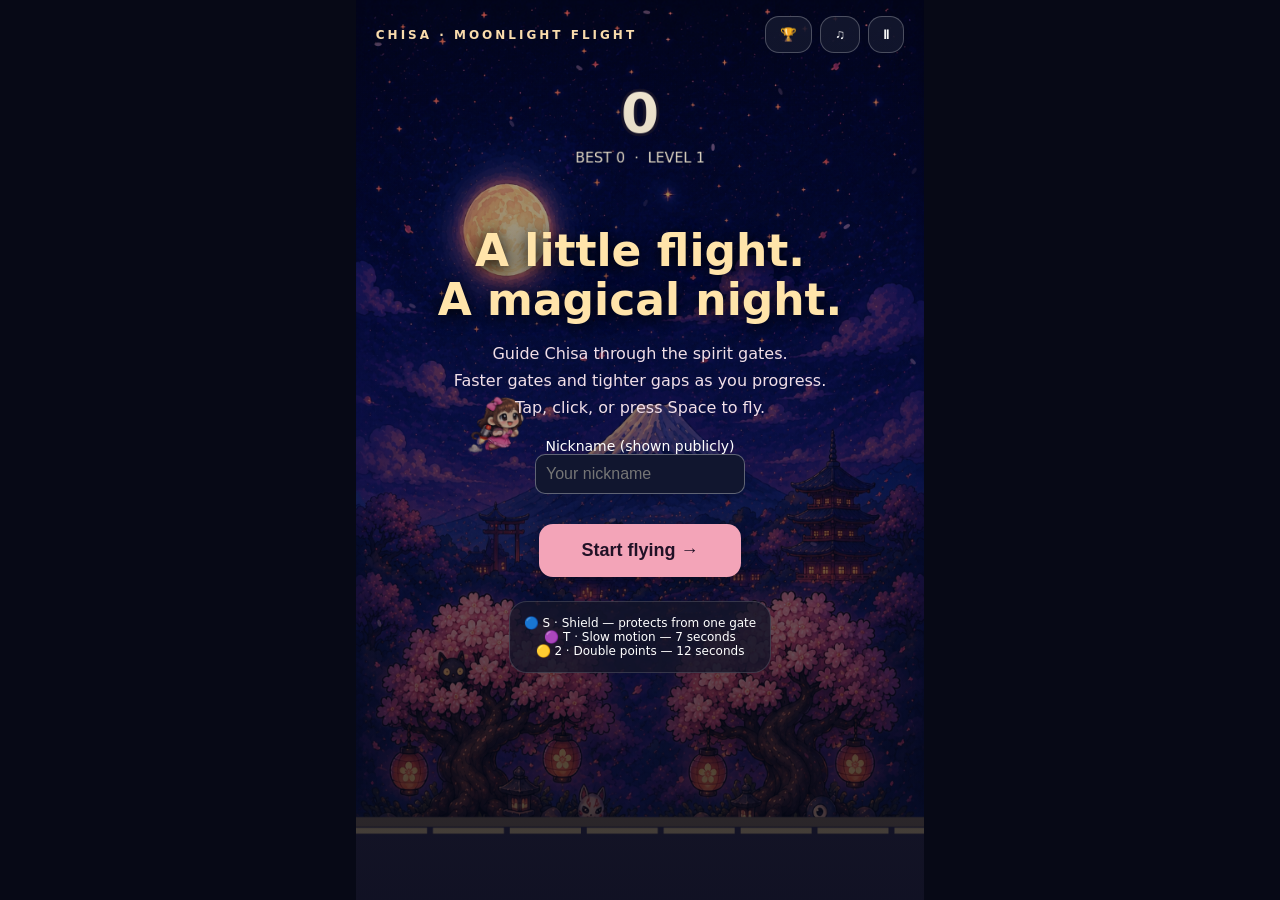
==== index.html @ 01120378 "Publish CHISA game with online leaderboard" ====
<!doctype html><html lang="en"><meta charset="utf-8"><meta name="viewport" content="width=device-width,initial-scale=1,maximum-scale=1"><title>CHISA · Moonlight Flight</title><style>
*{box-sizing:border-box}body{margin:0;background:#070916;color:#fff;font-family:system-ui,sans-serif;display:grid;place-items:center;min-height:100dvh}main{width:min(100vw,calc(100dvh * 480 / 760));position:relative}canvas{width:100%;display:block;max-height:100dvh;aspect-ratio:480/760;touch-action:none;background:#121934}header{position:absolute;top:16px;left:20px;right:20px;display:flex;justify-content:space-between;align-items:center;pointer-events:none}header strong{font-size:12px;letter-spacing:3px;color:#ffe1b0}nav{pointer-events:auto;display:flex;gap:8px}button{border:1px solid #ffffff40;border-radius:14px;padding:10px 14px;background:#151930d9;color:#fff;font-weight:700;cursor:pointer}button:hover{background:#363255}#overlay{position:absolute;inset:0;display:flex;flex-direction:column;align-items:center;justify-content:center;text-align:center;padding:30px;background:linear-gradient(transparent,#05091aaa)}#overlay[hidden]{display:none}h1{font-size:44px;margin:0;color:#ffe4aa;text-shadow:0 3px 16px #000;line-height:1.1}p{line-height:1.7;color:#f1dfe8}#start{padding:16px 42px;background:#f3a4b8;color:#211126;font-size:18px;border:0;box-shadow:0 4px 20px #0005}.legend{font-size:12px;background:#141529cf;border:1px solid #ffffff25;border-radius:18px;padding:14px;margin-top:24px}#status{position:absolute;bottom:18px;width:100%;text-align:center;font-size:13px;pointer-events:none;white-space:pre-line;color:#fff;text-shadow:0 2px 4px #000}#live{position:absolute;left:-9999px}</style>
<main><canvas id="game" width="480" height="760" aria-label="CHISA flying game"></canvas><header><strong>CHISA · MOONLIGHT FLIGHT</strong><nav><button id="leaders" aria-label="Online leaderboard">🏆</button><button id="mute" aria-label="Mute audio">♫</button><button id="pause" aria-label="Pause game">Ⅱ</button></nav></header><section id="overlay"><h1 id="title">A little flight.<br>A magical night.</h1><p id="description">Guide Chisa through the spirit gates.<br>Faster gates and tighter gaps as you progress.<br>Tap, click, or press Space to fly.</p><label style="font-size:14px;margin-bottom:14px">Nickname (shown publicly)<br><input id="nickname" maxlength="20" placeholder="Your nickname" style="padding:10px;border-radius:10px;border:1px solid #ffffff55;background:#11162f;color:white;font-size:16px;width:210px"></label><div id="saveStatus" role="status" style="font-size:14px;margin:8px"></div><button id="start">Start flying →</button><div class="legend">🔵 S · Shield — protects from one gate<br>🟣 T · Slow motion — 7 seconds<br>🟡 2 · Double points — 12 seconds</div></section><div id="status"></div><dialog id="leaderDialog" style="background:#141930;color:white;border:1px solid #ffffff40;border-radius:20px;width:min(92vw,420px);max-height:85dvh"><button id="closeLeaders" style="float:right">Close</button><h2>Online leaderboard</h2><p id="totals" style="font-size:14px"></p><div id="leaderRows">Loading…</div><button id="refreshLeaders">Refresh</button></dialog><div id="live" aria-live="polite"></div></main>
<script>
const assets={"bg": "[data-uri]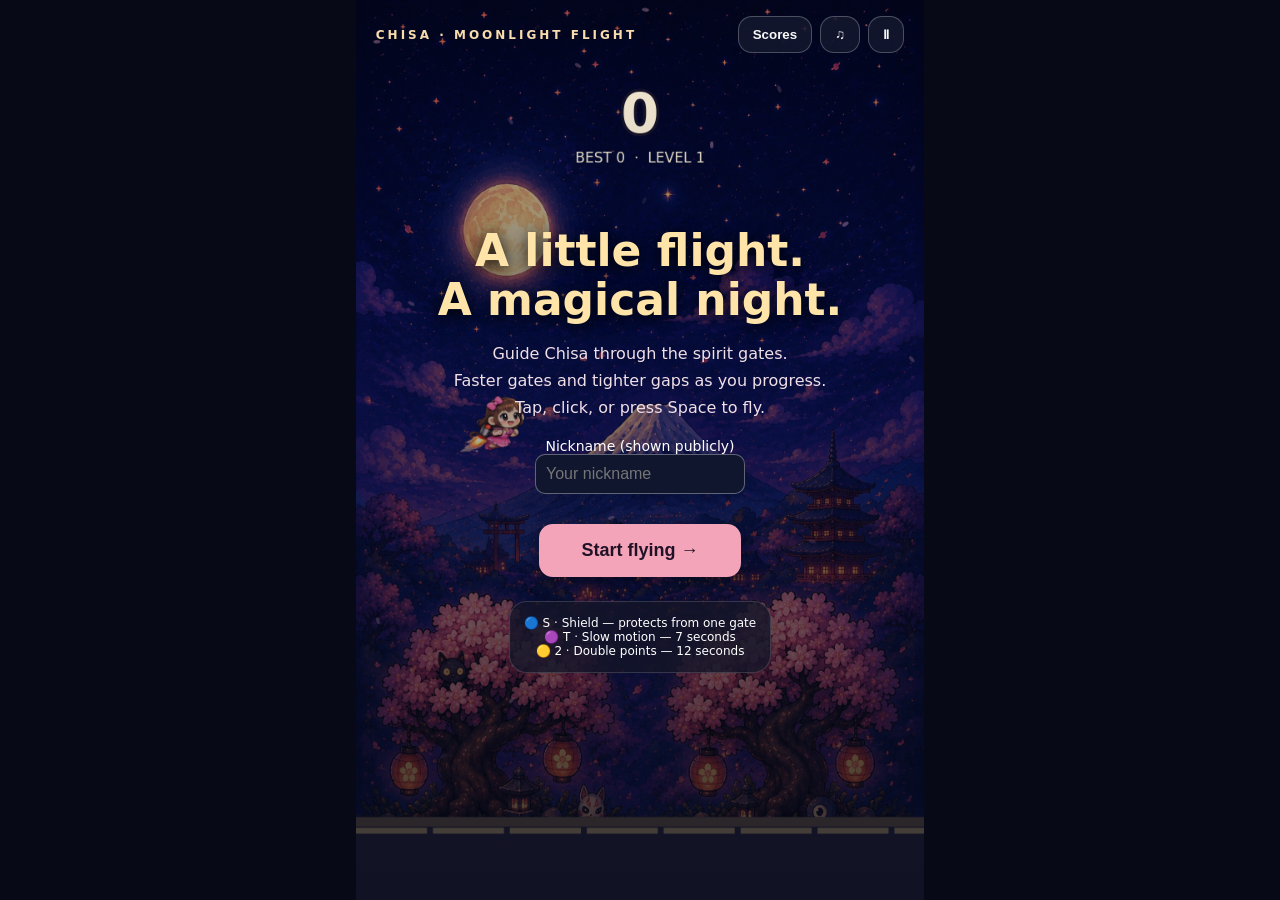
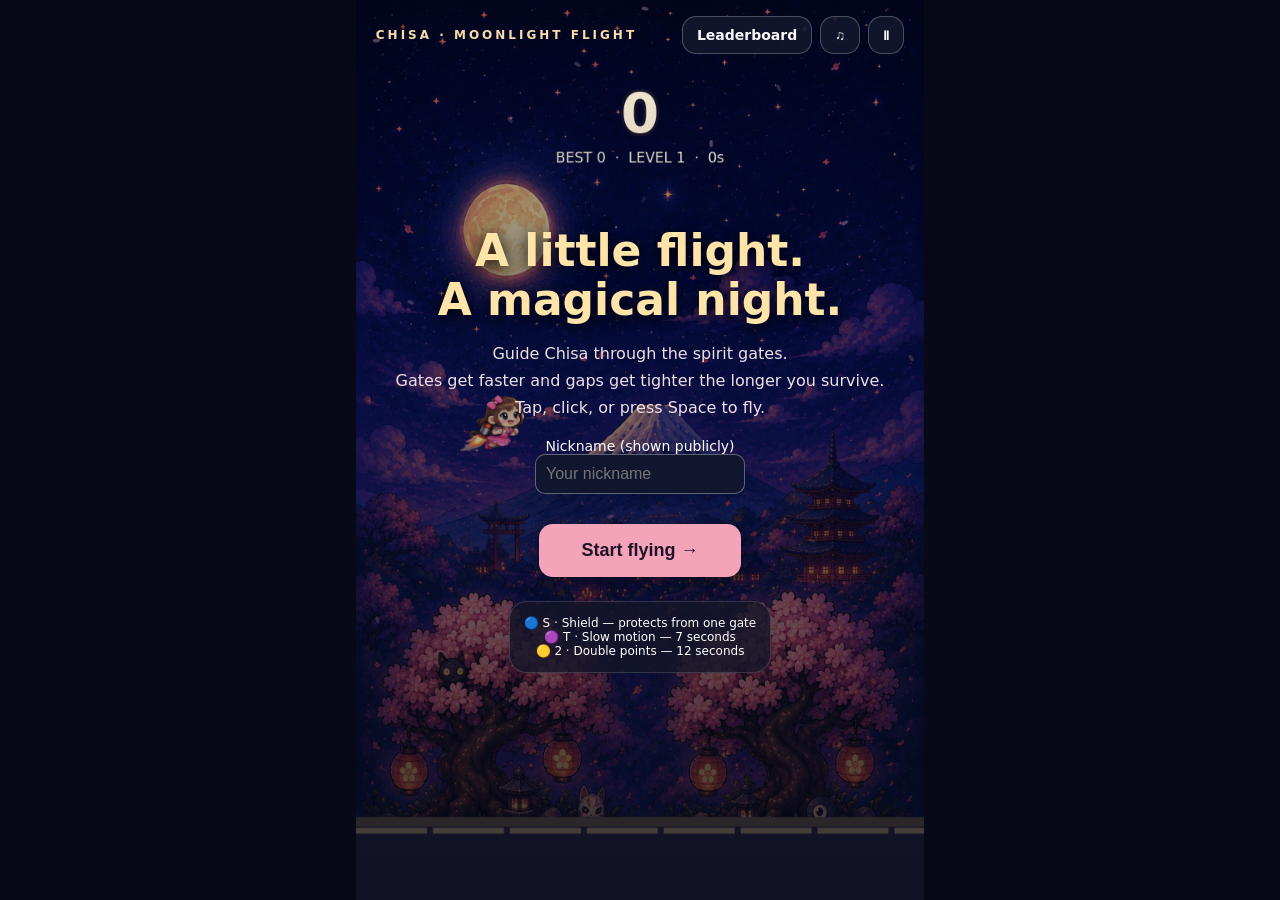
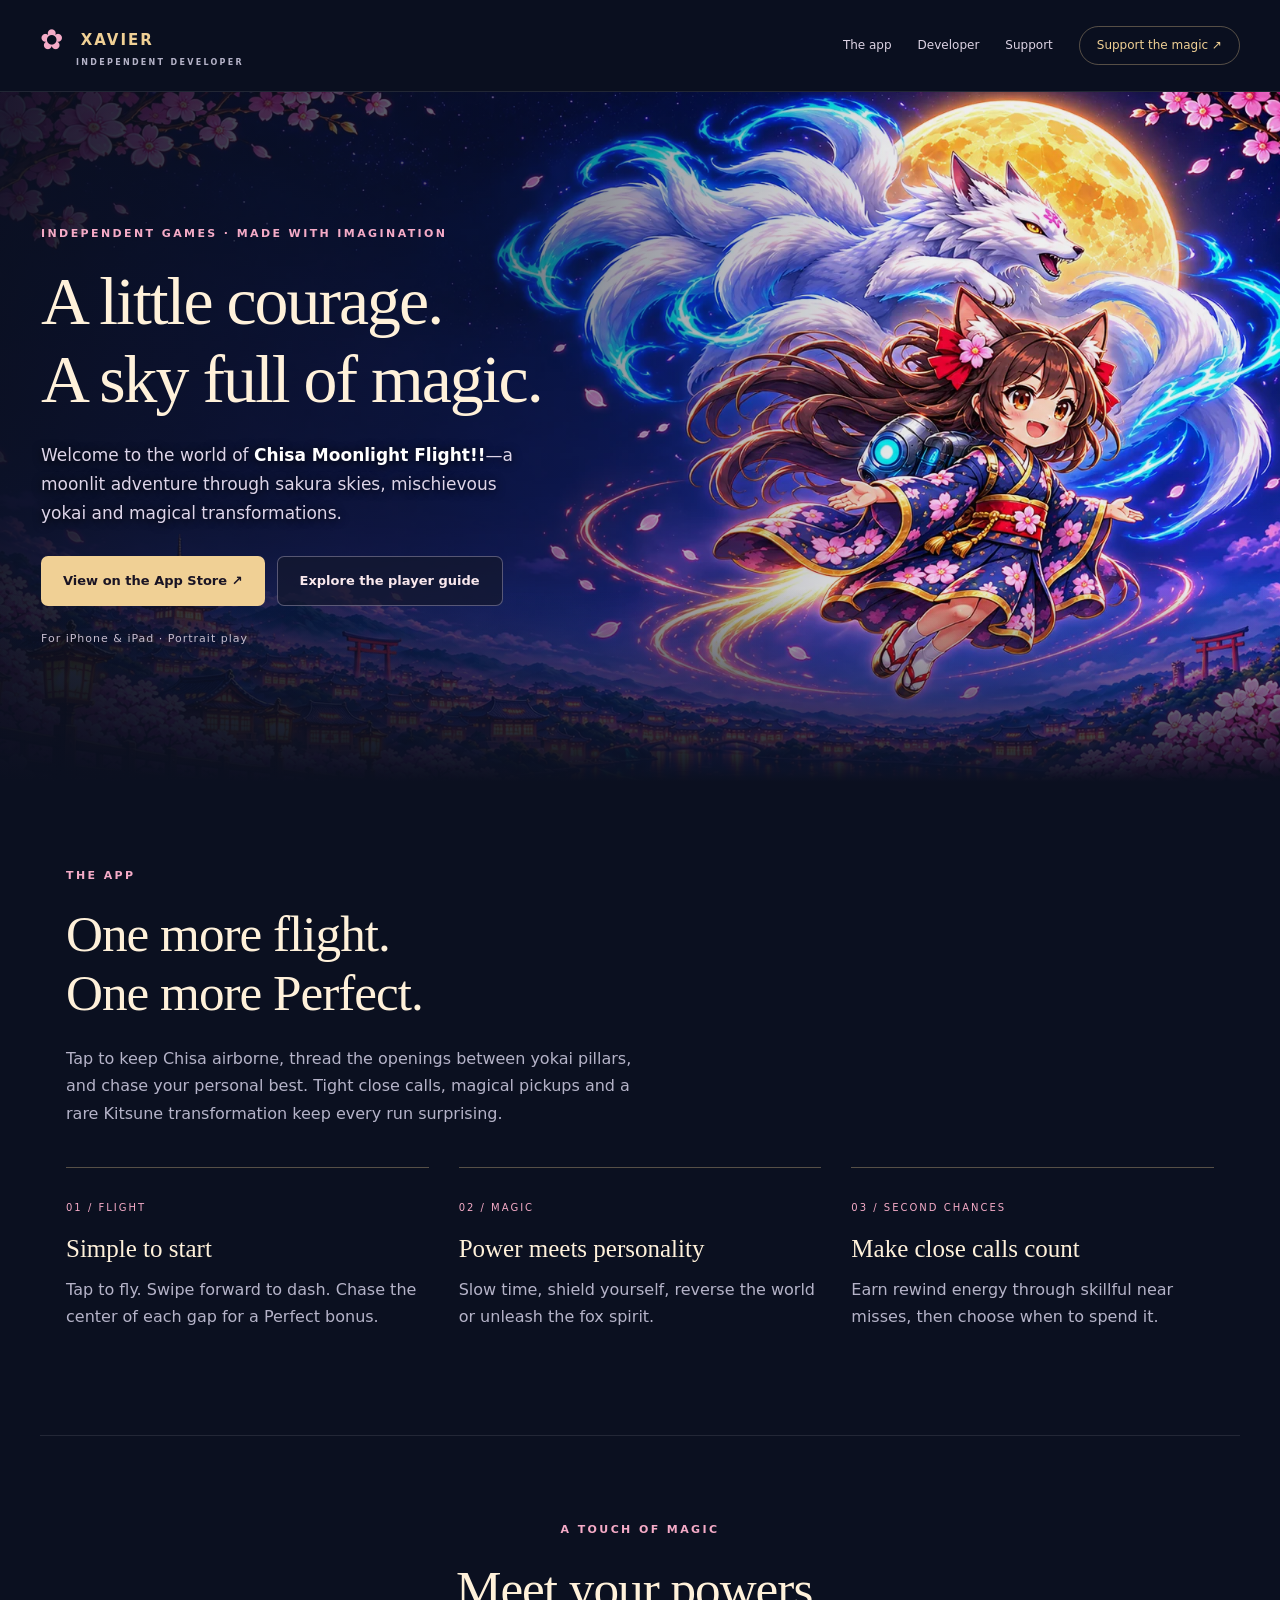
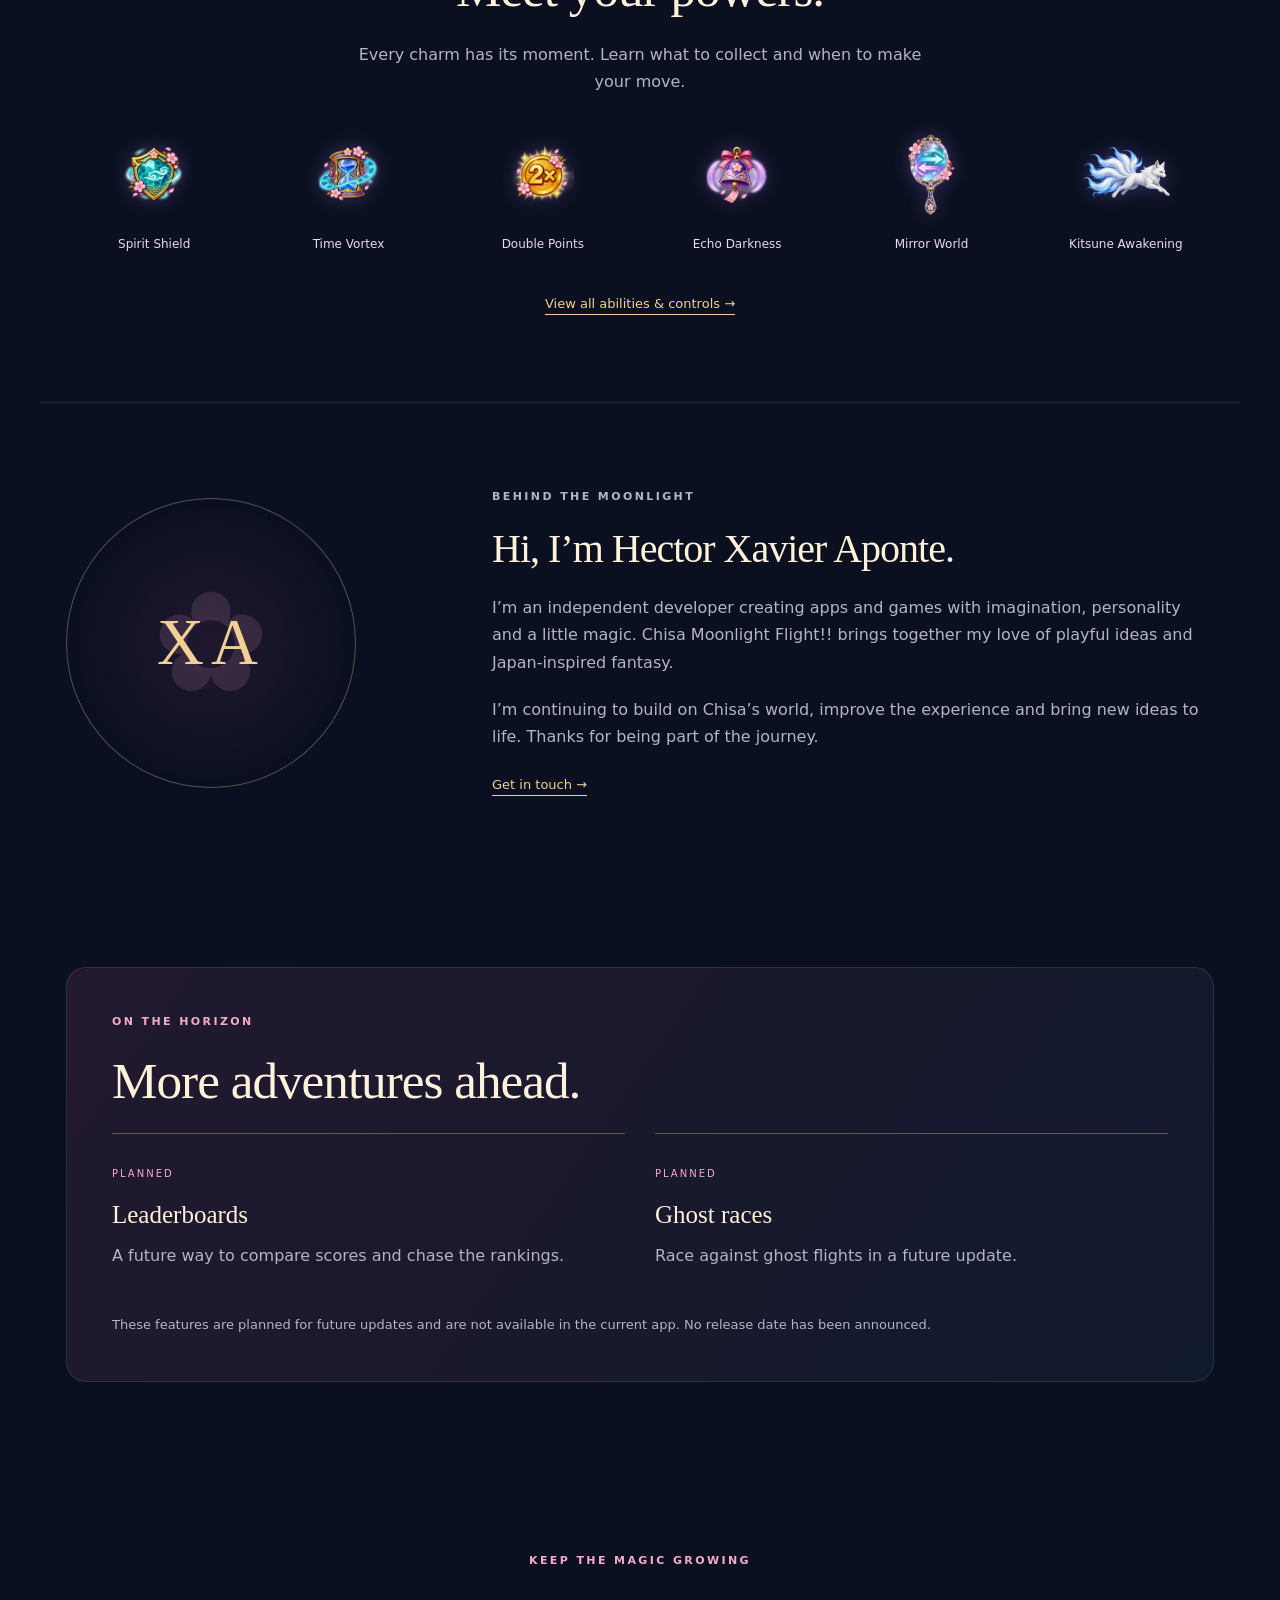
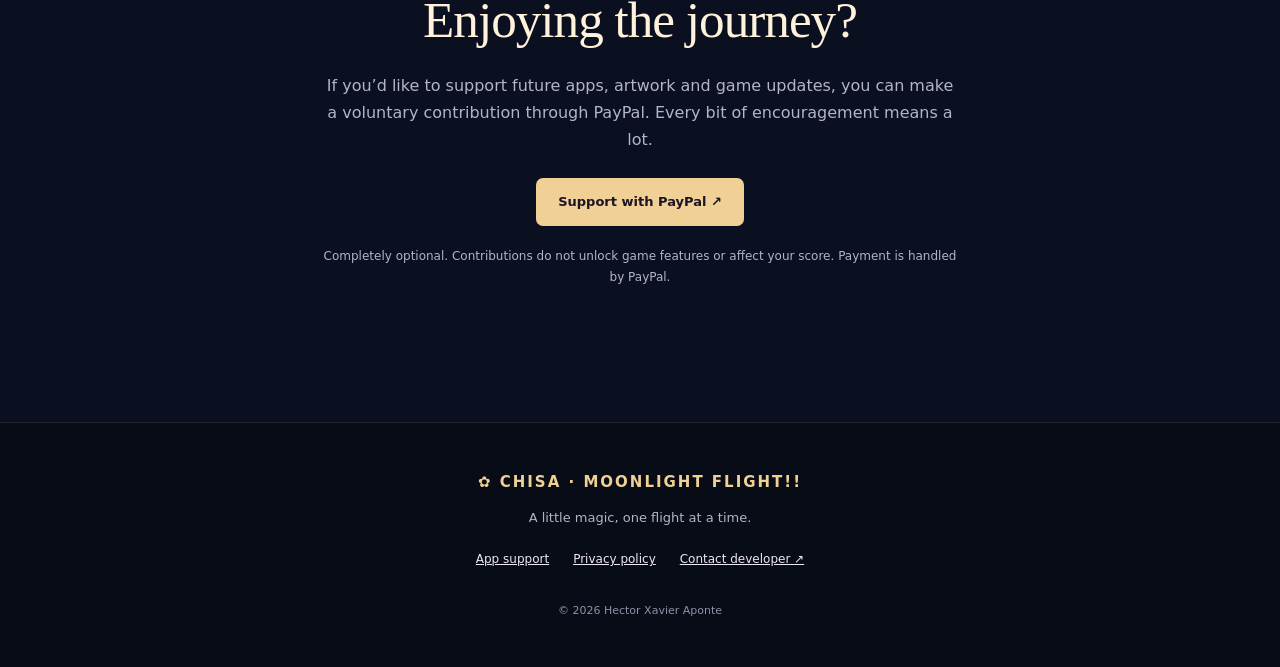
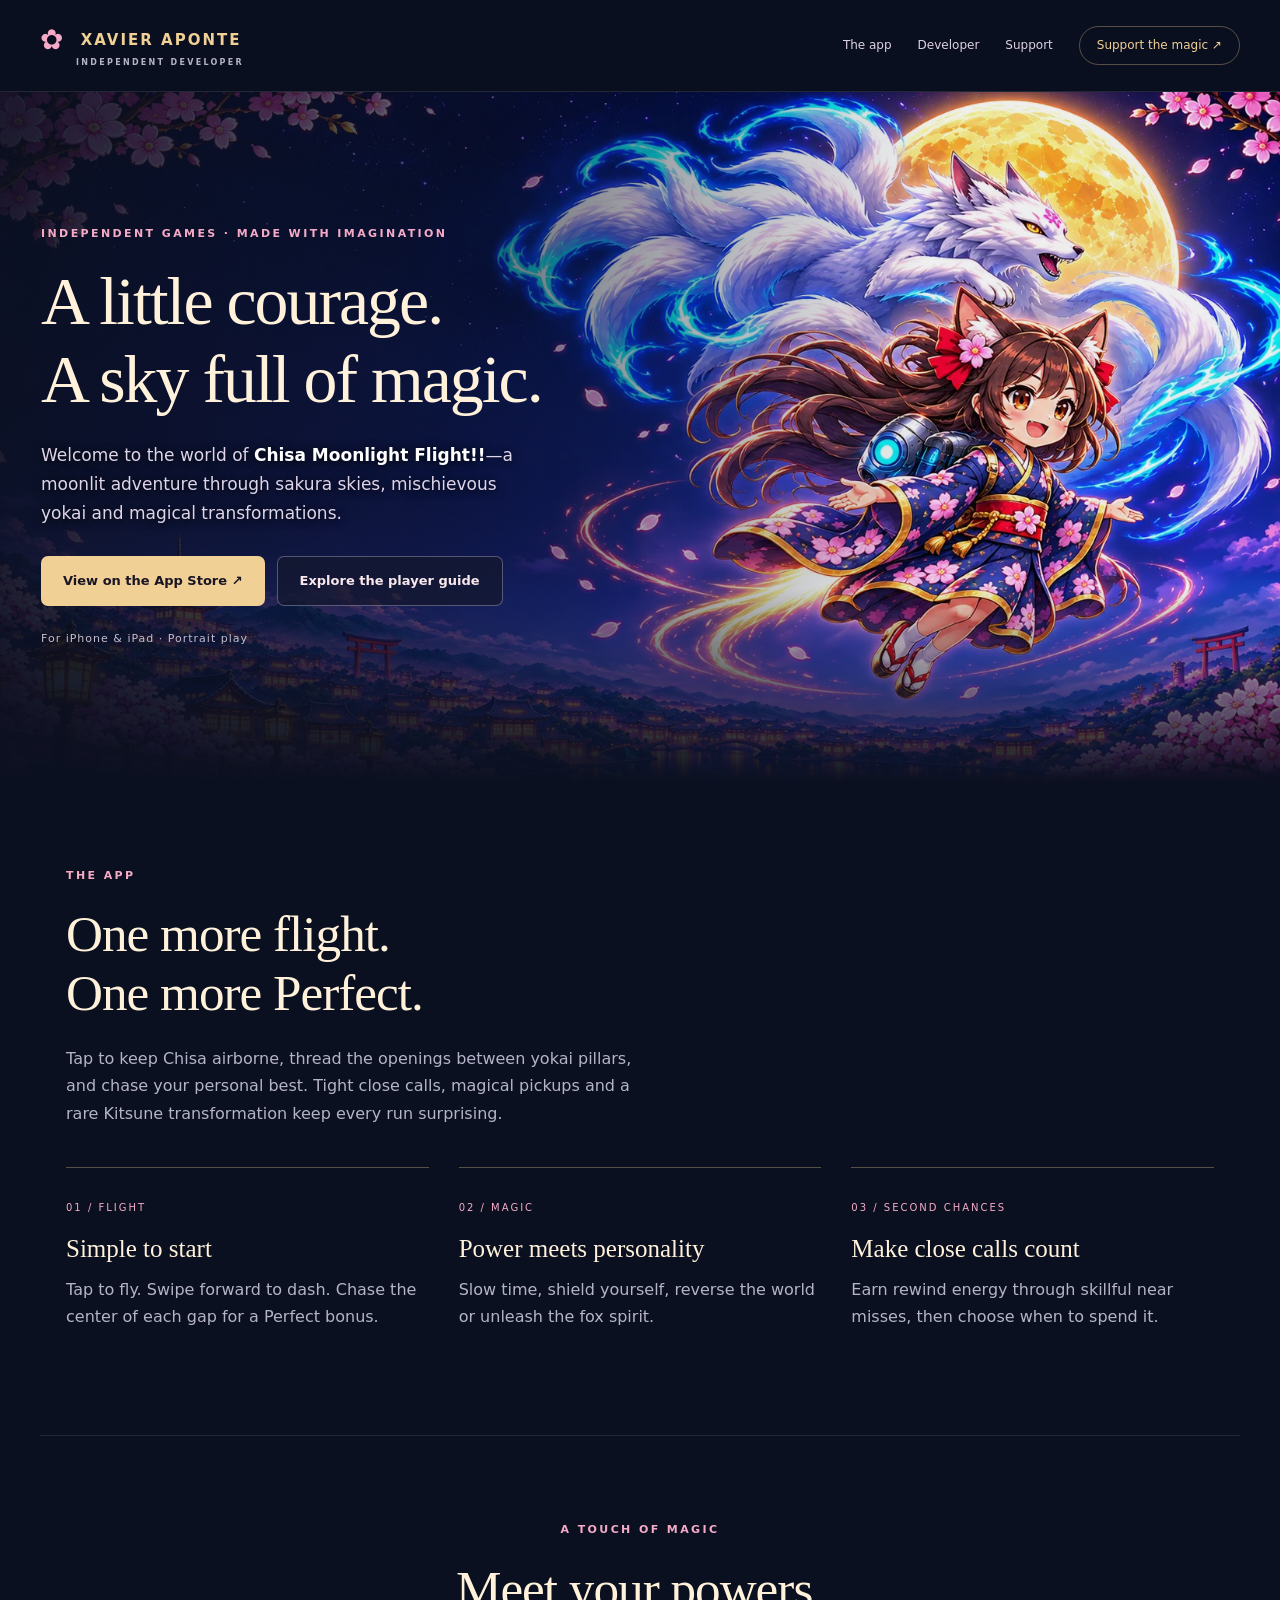
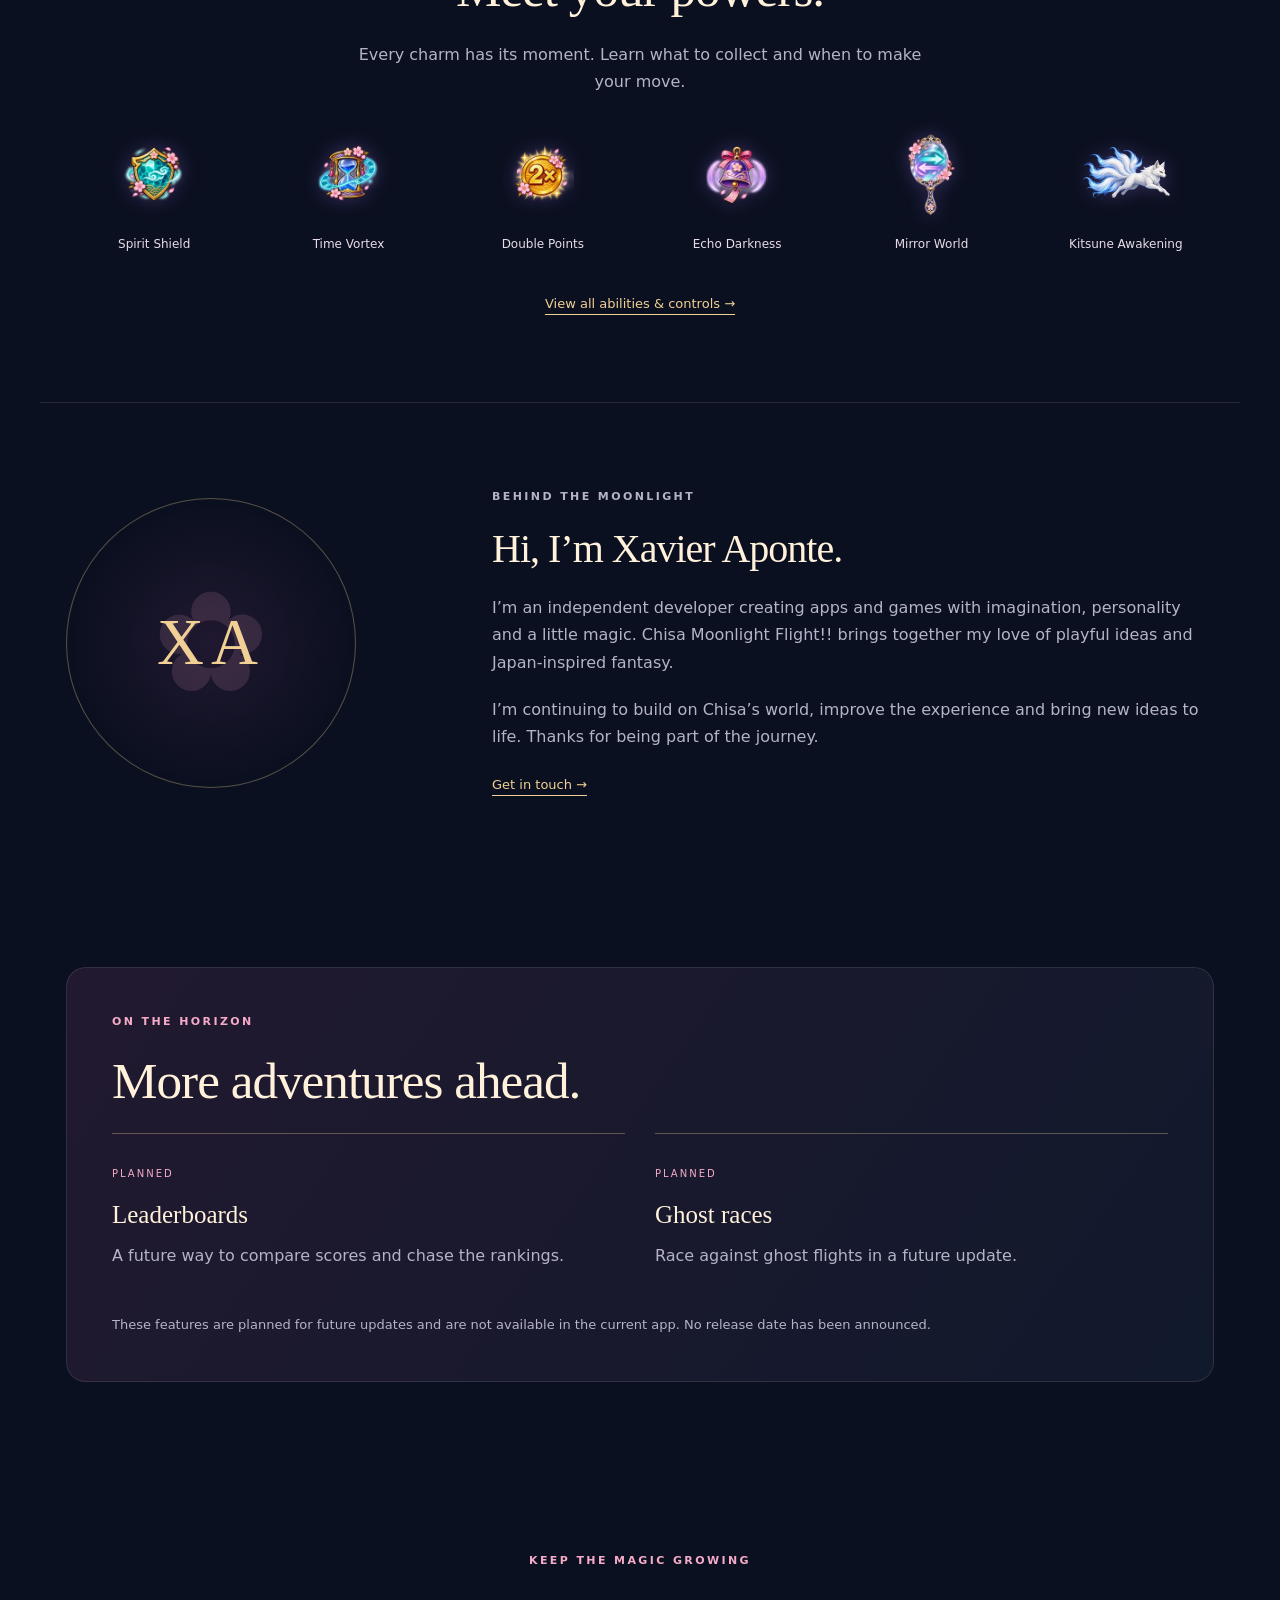
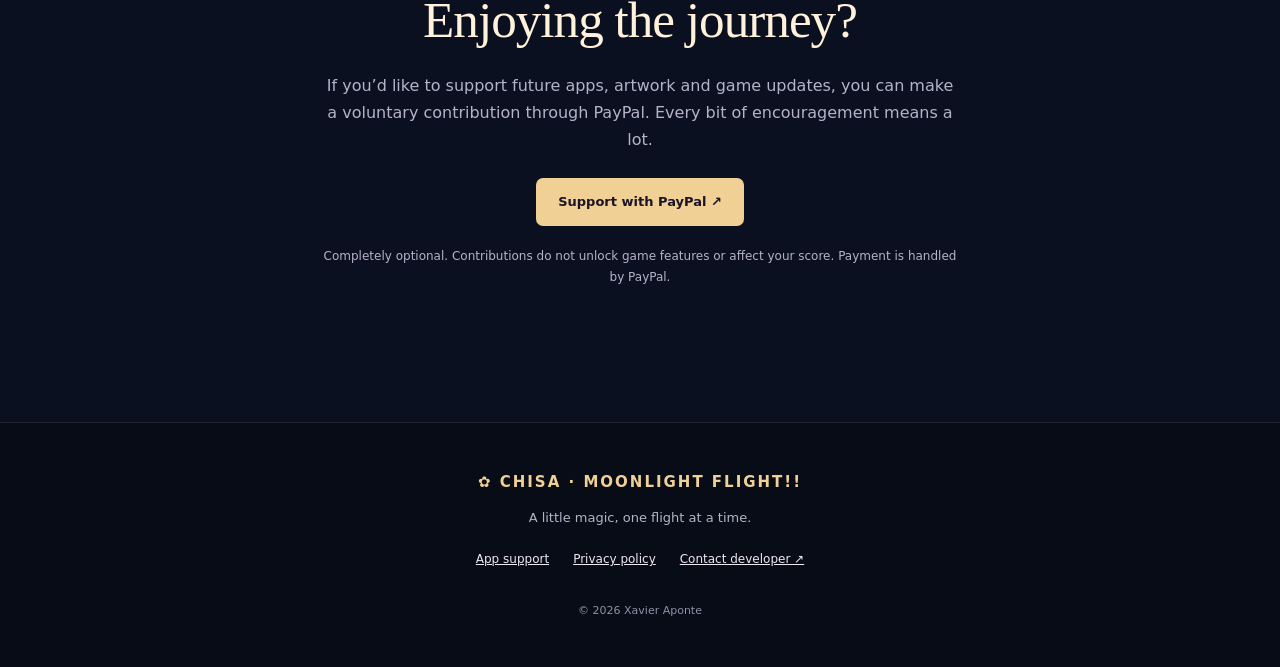
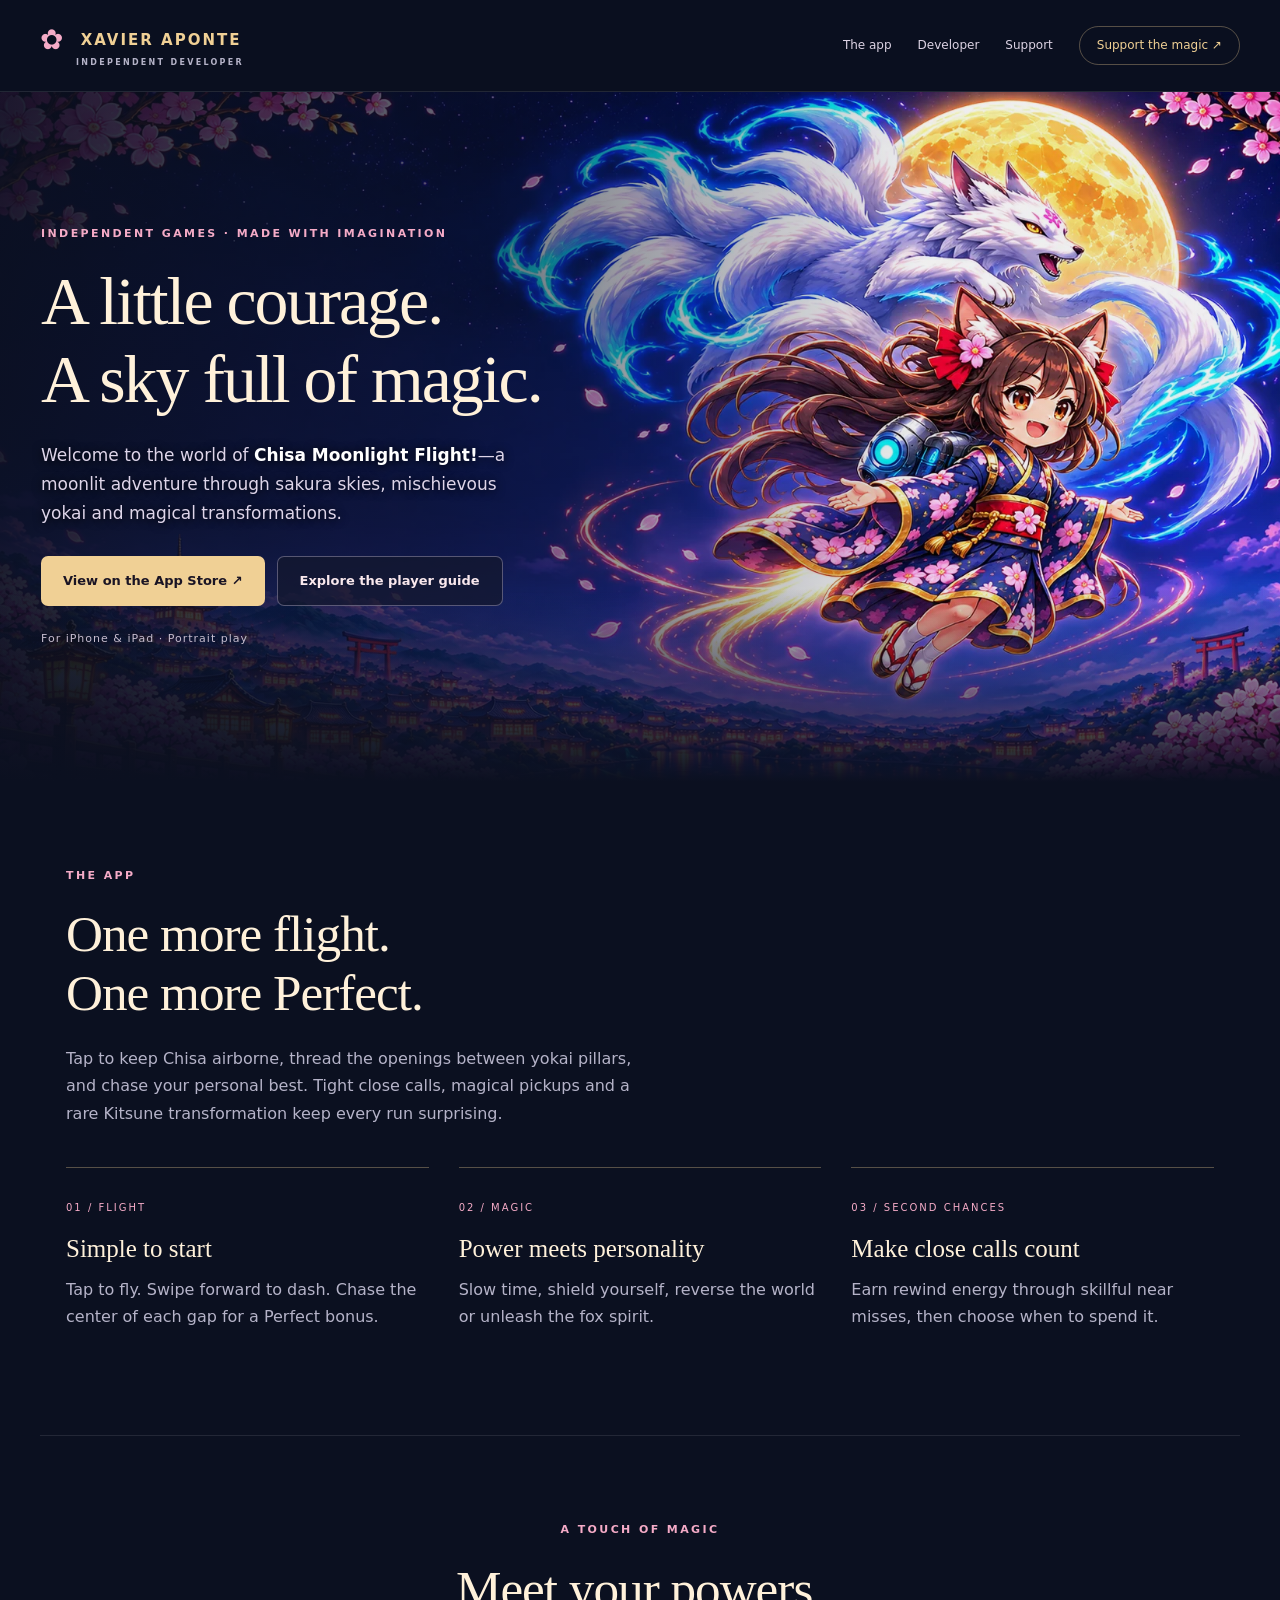
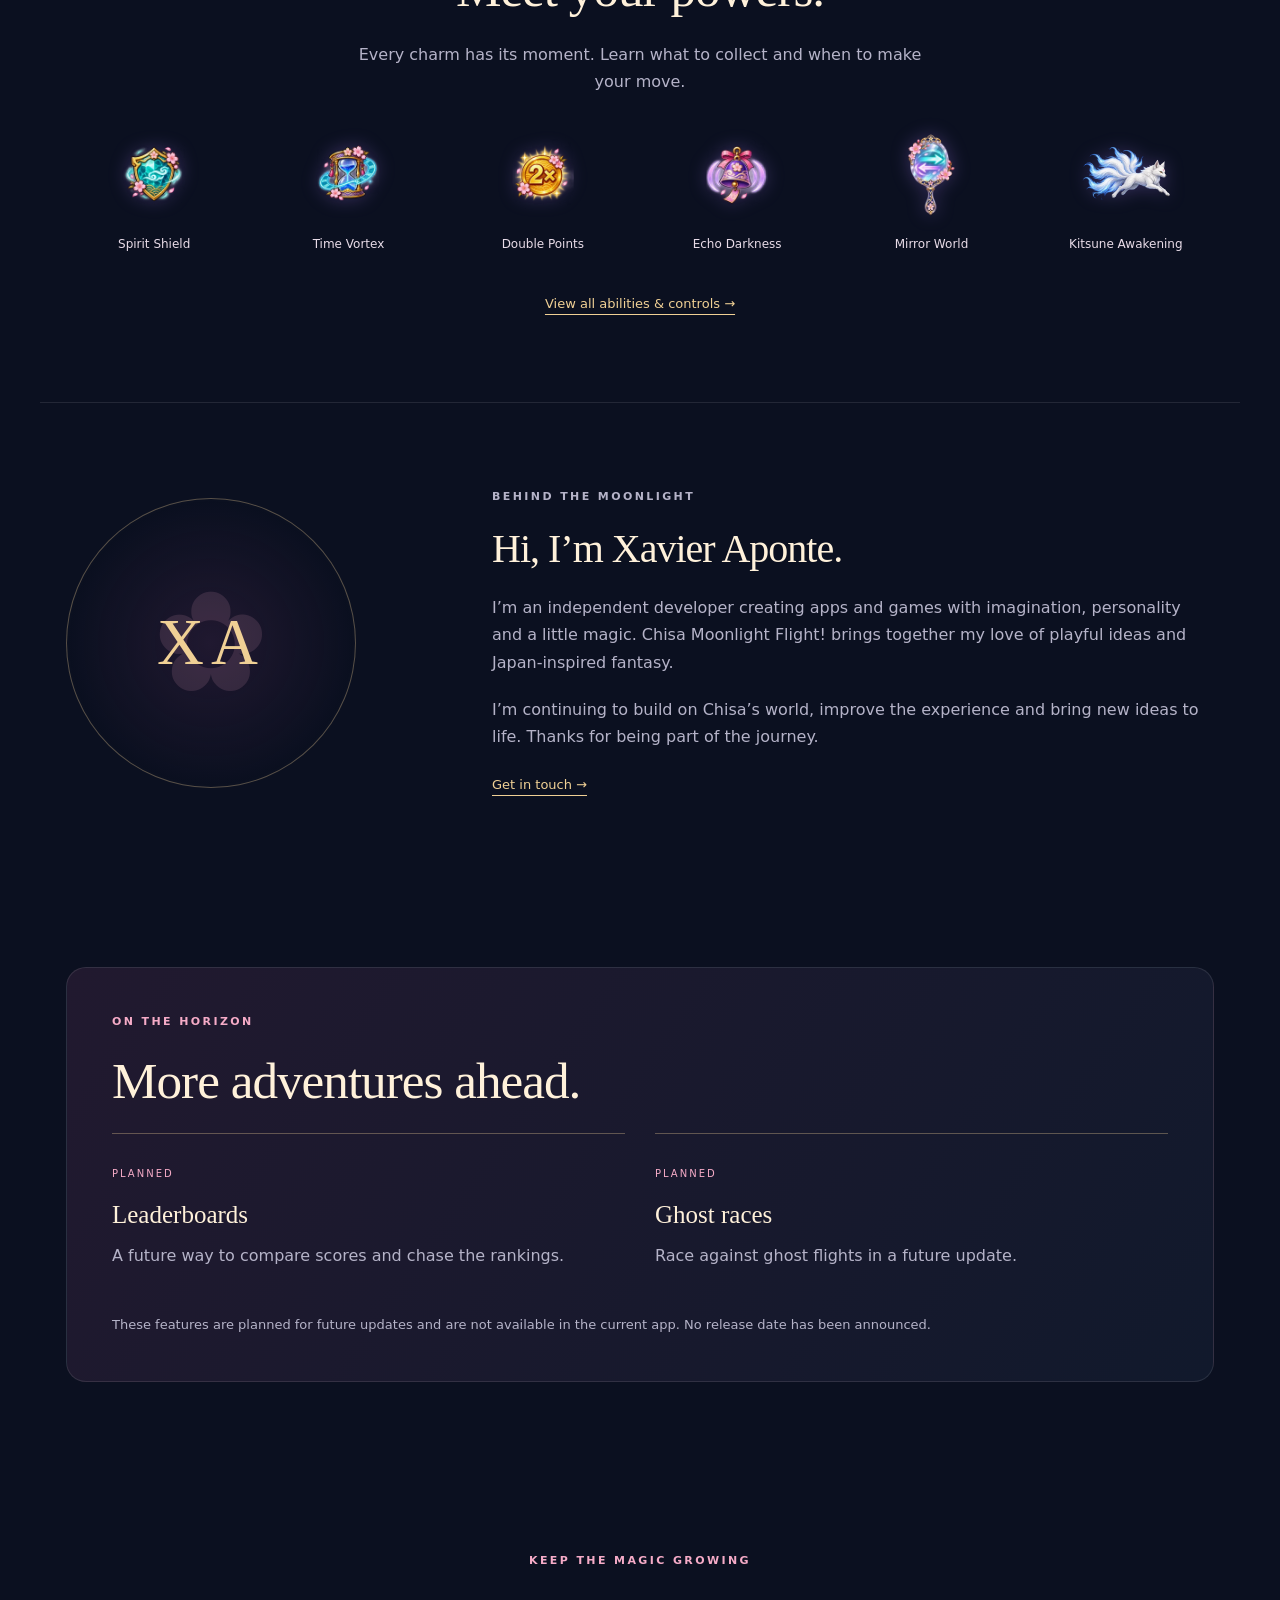
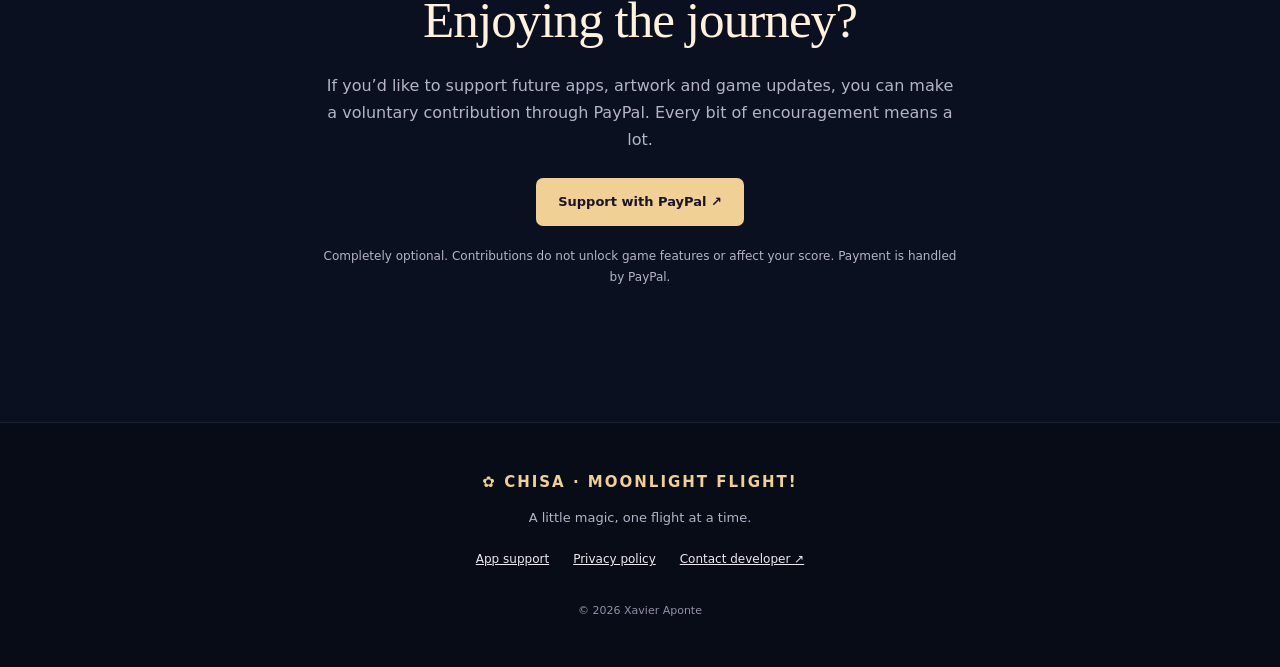
